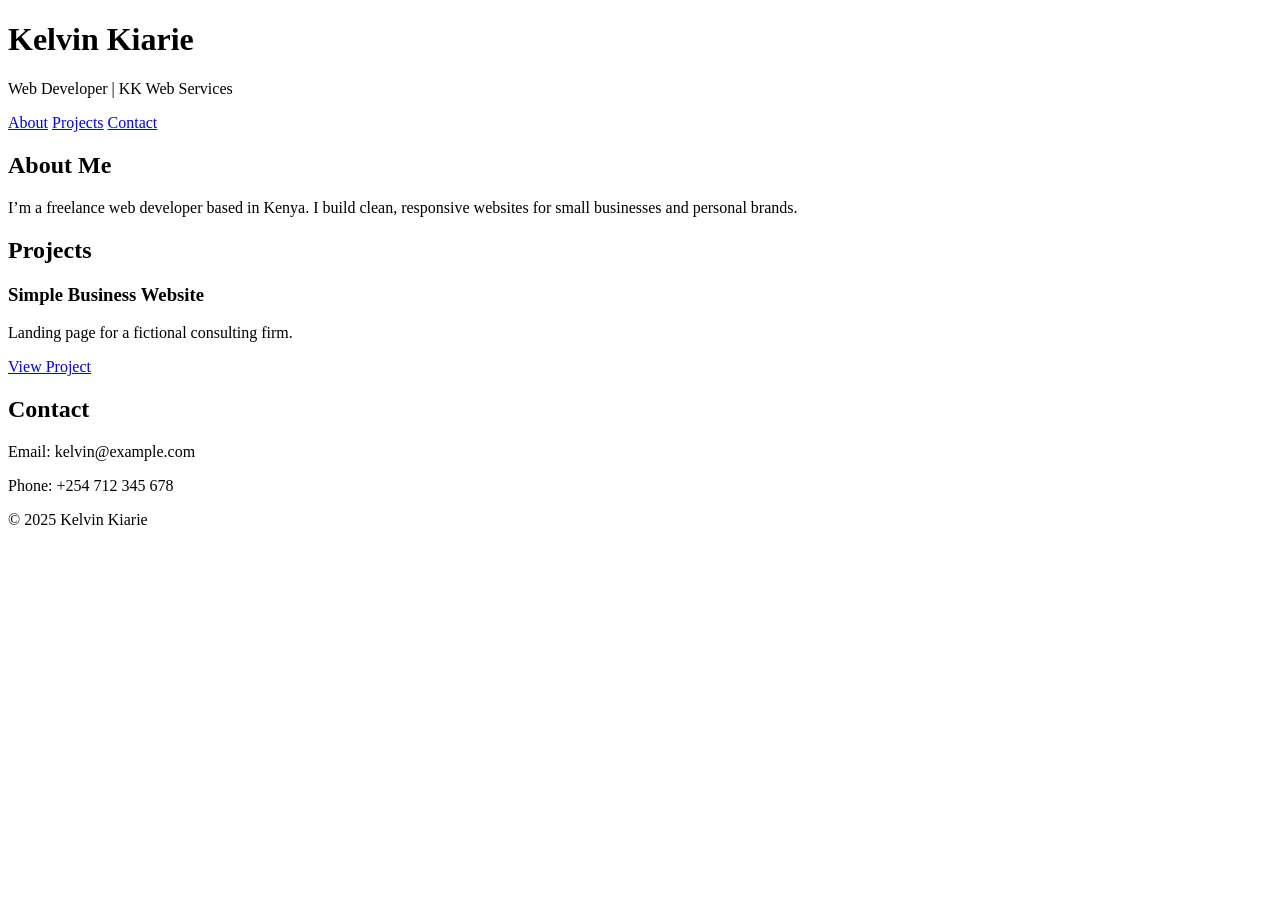
==== index.html @ 37efaf23 "index.html" ====
<!DOCTYPE html>
<html lang="en">
<head>
  <meta charset="UTF-8">
  <title>Kelvin Kiarie | Portfolio</title>
  <link rel="stylesheet" href="style.css">
</head>
<body>

  <header>
    <h1>Kelvin Kiarie</h1>
    <p>Web Developer | KK Web Services</p>
  </header>

  <nav>
    <a href="#about">About</a>
    <a href="#projects">Projects</a>
    <a href="#contact">Contact</a>
  </nav>

  <section id="about">
    <h2>About Me</h2>
    <p>I’m a freelance web developer based in Kenya. I build clean, responsive websites for small businesses and personal brands.</p>
  </section>

  <section id="projects">
    <h2>Projects</h2>
    <div class="project">
      <h3>Simple Business Website</h3>
      <p>Landing page for a fictional consulting firm.</p>
      <a href="https://kelvin238.github.io/business-landing-page/" target="_blank">View Project</a>
    </div>
  </section>

  <section id="contact">
    <h2>Contact</h2>
    <p>Email: kelvin@example.com</p>
    <p>Phone: +254 712 345 678</p>
  </section>

  <footer>
    &copy; 2025 Kelvin Kiarie
  </footer>

</body>
</html>
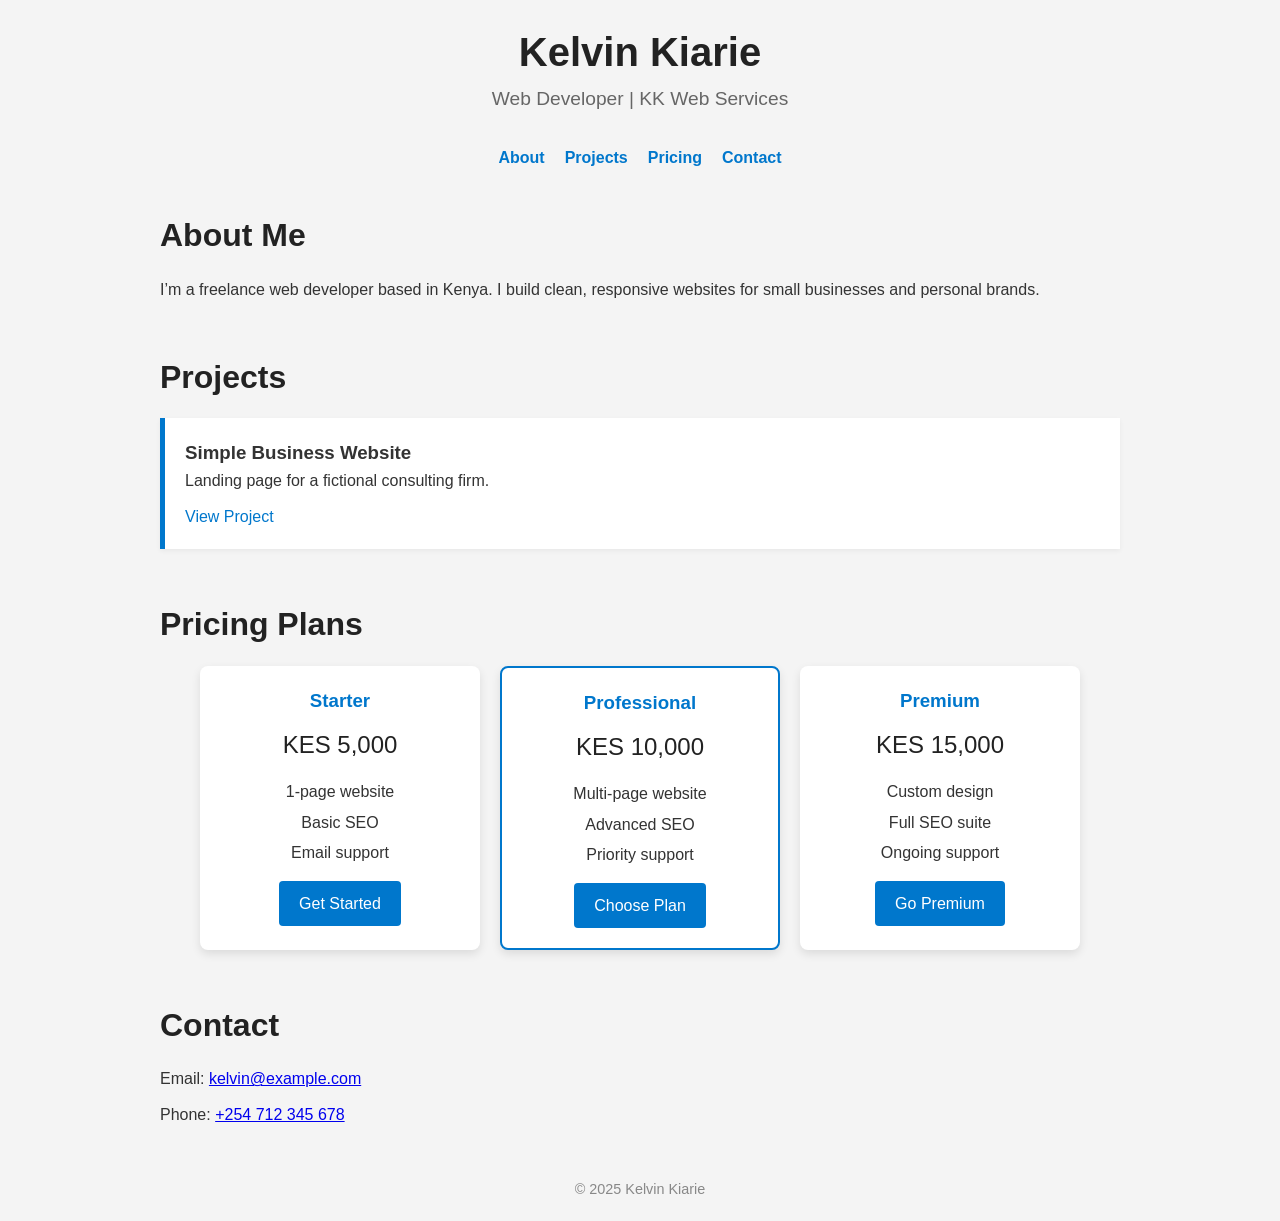
==== commit 4227a3e2: "Clean final version: mobile-friendly, centered layout, clickable contact" ====
--- a/index.html
+++ b/index.html
@@ -2,45 +2,85 @@
 <html lang="en">
 <head>
   <meta charset="UTF-8">
+  <meta name="viewport" content="width=device-width, initial-scale=1.0">
   <title>Kelvin Kiarie | Portfolio</title>
   <link rel="stylesheet" href="style.css">
 </head>
 <body>
+  <div class="container">
 
-  <header>
-    <h1>Kelvin Kiarie</h1>
-    <p>Web Developer | KK Web Services</p>
-  </header>
+    <header>
+      <h1>Kelvin Kiarie</h1>
+      <p>Web Developer | KK Web Services</p>
+    </header>
 
-  <nav>
-    <a href="#about">About</a>
-    <a href="#projects">Projects</a>
-    <a href="#contact">Contact</a>
-  </nav>
+    <nav>
+      <a href="#about">About</a>
+      <a href="#projects">Projects</a>
+      <a href="#pricing">Pricing</a>
+      <a href="#contact">Contact</a>
+    </nav>
 
-  <section id="about">
-    <h2>About Me</h2>
-    <p>I’m a freelance web developer based in Kenya. I build clean, responsive websites for small businesses and personal brands.</p>
-  </section>
+    <section id="about">
+      <h2>About Me</h2>
+      <p>I’m a freelance web developer based in Kenya. I build clean, responsive websites for small businesses and personal brands.</p>
+    </section>
 
-  <section id="projects">
-    <h2>Projects</h2>
-    <div class="project">
-      <h3>Simple Business Website</h3>
-      <p>Landing page for a fictional consulting firm.</p>
-      <a href="https://kelvin238.github.io/business-landing-page/" target="_blank">View Project</a>
-    </div>
-  </section>
+    <section id="projects">
+      <h2>Projects</h2>
+      <div class="project">
+        <h3>Simple Business Website</h3>
+        <p>Landing page for a fictional consulting firm.</p>
+        <a href="https://kelvin238.github.io/business-landing-page/" target="_blank">View Project</a>
+      </div>
+    </section>
 
-  <section id="contact">
-    <h2>Contact</h2>
-    <p>Email: kelvin@example.com</p>
-    <p>Phone: +254 712 345 678</p>
-  </section>
+    <section id="pricing">
+      <h2>Pricing Plans</h2>
+      <div class="pricing-container">
+        <div class="pricing-card">
+          <h3>Starter</h3>
+          <p class="price">KES 5,000</p>
+          <ul>
+            <li>1-page website</li>
+            <li>Basic SEO</li>
+            <li>Email support</li>
+          </ul>
+          <a href="#contact" class="btn">Get Started</a>
+        </div>
+        <div class="pricing-card featured">
+          <h3>Professional</h3>
+          <p class="price">KES 10,000</p>
+          <ul>
+            <li>Multi-page website</li>
+            <li>Advanced SEO</li>
+            <li>Priority support</li>
+          </ul>
+          <a href="#contact" class="btn">Choose Plan</a>
+        </div>
+        <div class="pricing-card">
+          <h3>Premium</h3>
+          <p class="price">KES 15,000</p>
+          <ul>
+            <li>Custom design</li>
+            <li>Full SEO suite</li>
+            <li>Ongoing support</li>
+          </ul>
+          <a href="#contact" class="btn">Go Premium</a>
+        </div>
+      </div>
+    </section>
 
-  <footer>
-    &copy; 2025 Kelvin Kiarie
-  </footer>
+    <section id="contact">
+      <h2>Contact</h2>
+      <p>Email: <a href="mailto:kelvin@example.com">kelvin@example.com</a></p>
+      <p>Phone: <a href="tel:+254712345678">+254 712 345 678</a></p>
+    </section>
 
+    <footer>
+      &copy; 2025 Kelvin Kiarie
+    </footer>
+
+  </div>
 </body>
-</html>
+</html>
--- a/style.css
+++ b/style.css
@@ -0,0 +1,150 @@
+/* Reset and Base Styles */
+* {
+  margin: 0;
+  padding: 0;
+  box-sizing: border-box;
+}
+
+body {
+  font-family: 'Segoe UI', Tahoma, Geneva, Verdana, sans-serif;
+  background-color: #f4f4f4;
+  color: #333;
+  line-height: 1.6;
+  padding: 20px;
+}
+
+/* Header */
+header {
+  text-align: center;
+  margin-bottom: 30px;
+}
+
+header h1 {
+  font-size: 2.5rem;
+  color: #222;
+}
+
+header p {
+  font-size: 1.2rem;
+  color: #666;
+}
+
+/* Navigation */
+nav {
+  display: flex;
+  justify-content: center;
+  gap: 20px;
+  margin-bottom: 40px;
+}
+
+nav a {
+  text-decoration: none;
+  color: #0077cc;
+  font-weight: bold;
+}
+
+nav a:hover {
+  color: #005fa3;
+}
+
+/* Sections */
+section {
+  margin-bottom: 50px;
+}
+
+h2 {
+  font-size: 2rem;
+  margin-bottom: 15px;
+  color: #222;
+}
+
+/* Projects */
+.project {
+  background: #fff;
+  padding: 20px;
+  border-left: 5px solid #0077cc;
+  box-shadow: 0 2px 5px rgba(0,0,0,0.05);
+  margin-bottom: 20px;
+}
+
+.project a {
+  display: inline-block;
+  margin-top: 10px;
+  color: #0077cc;
+  text-decoration: none;
+}
+
+.project a:hover {
+  text-decoration: underline;
+}
+
+/* Pricing */
+.pricing-container {
+  display: flex;
+  flex-wrap: wrap;
+  gap: 20px;
+  justify-content: center;
+}
+
+.pricing-card {
+  background: #fff;
+  padding: 20px;
+  width: 280px;
+  border-radius: 8px;
+  box-shadow: 0 4px 10px rgba(0,0,0,0.1);
+  text-align: center;
+}
+
+.pricing-card.featured {
+  border: 2px solid #0077cc;
+}
+
+.pricing-card h3 {
+  margin-bottom: 10px;
+  color: #0077cc;
+}
+
+.price {
+  font-size: 1.5rem;
+  margin-bottom: 15px;
+  color: #222;
+}
+
+.pricing-card ul {
+  list-style: none;
+  margin-bottom: 15px;
+}
+
+.pricing-card li {
+  margin: 5px 0;
+}
+
+.btn {
+  display: inline-block;
+  padding: 10px 20px;
+  background: #0077cc;
+  color: #fff;
+  text-decoration: none;
+  border-radius: 4px;
+}
+
+.btn:hover {
+  background: #005fa3;
+}
+
+/* Contact */
+#contact p {
+  margin-bottom: 10px;
+}
+
+/* Footer */
+footer {
+  text-align: center;
+  margin-top: 40px;
+  font-size: 0.9rem;
+  color: #888;
+}.container {
+  max-width: 1000px;
+  margin: 0 auto;
+  padding: 0 20px;
+}
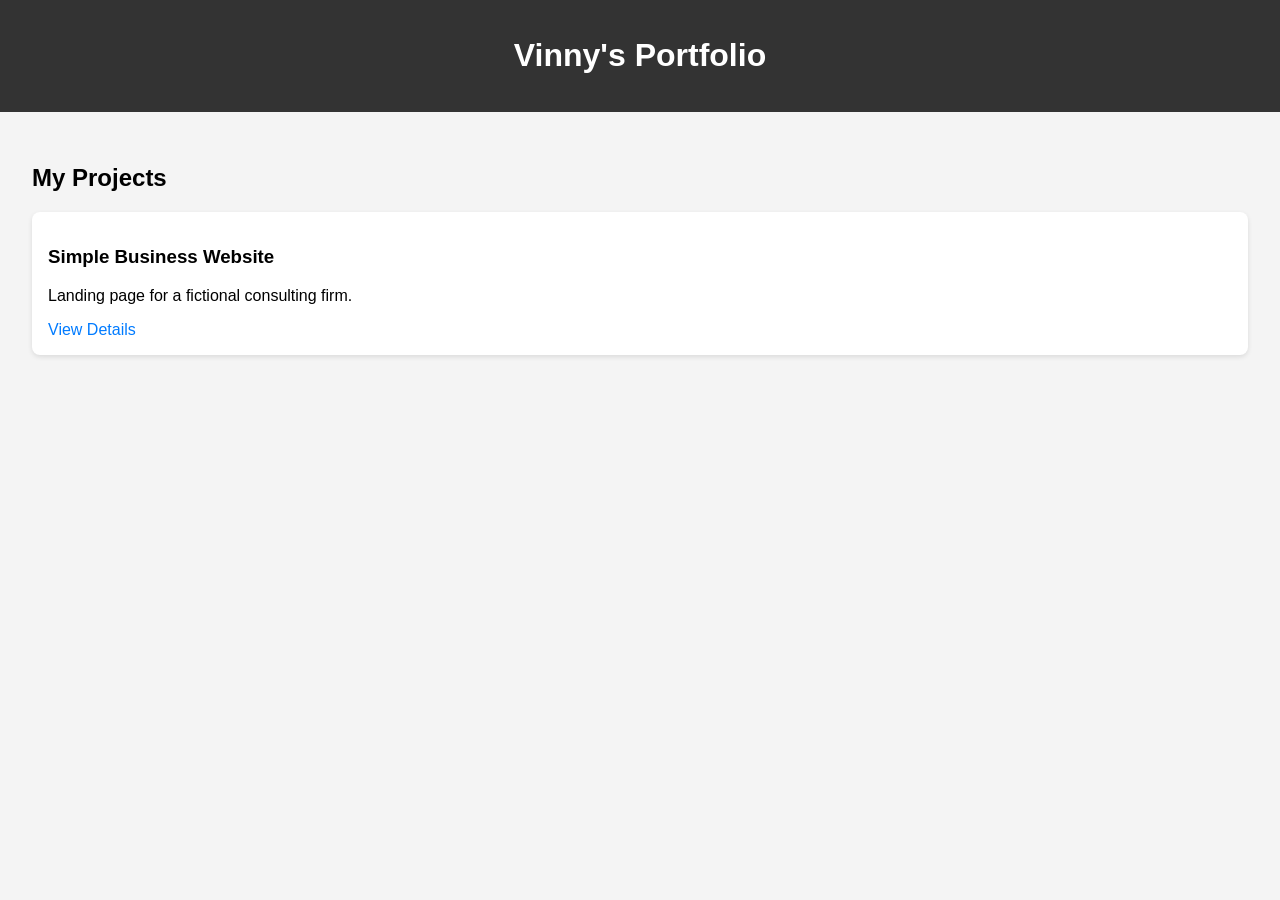
==== commit d94b75e2: "Initial commit with modal project" ====
--- a/index.html
+++ b/index.html
@@ -1,86 +1,124 @@
 <!DOCTYPE html>
 <html lang="en">
 <head>
-  <meta charset="UTF-8">
-  <meta name="viewport" content="width=device-width, initial-scale=1.0">
-  <title>Kelvin Kiarie | Portfolio</title>
-  <link rel="stylesheet" href="style.css">
+  <meta charset="UTF-8" />
+  <meta name="viewport" content="width=device-width, initial-scale=1.0" />
+  <title>Vinny's Portfolio</title>
+  <style>
+    body {
+      font-family: Arial, sans-serif;
+      margin: 0;
+      padding: 0;
+      background-color: #f4f4f4;
+    }
+
+    header {
+      background-color: #333;
+      color: white;
+      padding: 1rem;
+      text-align: center;
+    }
+
+    section {
+      padding: 2rem;
+    }
+
+    .project {
+      background-color: white;
+      padding: 1rem;
+      margin-bottom: 1rem;
+      border-radius: 8px;
+      box-shadow: 0 2px 5px rgba(0,0,0,0.1);
+      cursor: pointer;
+      transition: transform 0.2s;
+    }
+
+    .project:hover {
+      transform: scale(1.02);
+    }
+
+    .project a {
+      color: #007BFF;
+      text-decoration: none;
+    }
+
+    /* Modal Styles */
+    .modal {
+      display: none;
+      position: fixed;
+      z-index: 1000;
+      left: 0;
+      top: 0;
+      width: 100%;
+      height: 100%;
+      overflow: auto;
+      background-color: rgba(0,0,0,0.7);
+    }
+
+    .modal-content {
+      background-color: #fff;
+      margin: 10% auto;
+      padding: 20px;
+      width: 80%;
+      max-width: 500px;
+      border-radius: 8px;
+      position: relative;
+    }
+
+    .close {
+      position: absolute;
+      top: 10px;
+      right: 15px;
+      font-size: 24px;
+      cursor: pointer;
+    }
+  </style>
 </head>
 <body>
-  <div class="container">
 
-    <header>
-      <h1>Kelvin Kiarie</h1>
-      <p>Web Developer | KK Web Services</p>
-    </header>
+  <header>
+    <h1>Vinny's Portfolio</h1>
+  </header>
 
-    <nav>
-      <a href="#about">About</a>
-      <a href="#projects">Projects</a>
-      <a href="#pricing">Pricing</a>
-      <a href="#contact">Contact</a>
-    </nav>
+  <section id="projects">
+    <h2>My Projects</h2>
 
-    <section id="about">
-      <h2>About Me</h2>
-      <p>I’m a freelance web developer based in Kenya. I build clean, responsive websites for small businesses and personal brands.</p>
-    </section>
+    <!-- Project Card -->
+    <div class="project" onclick="openModal('project1')">
+      <h3>Simple Business Website</h3>
+      <p>Landing page for a fictional consulting firm.</p>
+      <a href="#">View Details</a>
+    </div>
 
-    <section id="projects">
-      <h2>Projects</h2>
-      <div class="project">
-        <h3>Simple Business Website</h3>
-        <p>Landing page for a fictional consulting firm.</p>
-        <a href="https://kelvin238.github.io/business-landing-page/" target="_blank">View Project</a>
+    <!-- Modal Popup -->
+    <div id="project1" class="modal">
+      <div class="modal-content">
+        <span class="close" onclick="closeModal('project1')">&times;</span>
+        <h2>Simple Business Website</h2>
+        <p>This project was built using HTML, CSS, and JavaScript. It features a responsive layout and a clean design tailored for small businesses.</p>
+        <a href="https://kelvin238.github.io/business-landing-page/" target="_blank">Visit Site</a>
       </div>
-    </section>
+    </div>
+  </section>
 
-    <section id="pricing">
-      <h2>Pricing Plans</h2>
-      <div class="pricing-container">
-        <div class="pricing-card">
-          <h3>Starter</h3>
-          <p class="price">KES 5,000</p>
-          <ul>
-            <li>1-page website</li>
-            <li>Basic SEO</li>
-            <li>Email support</li>
-          </ul>
-          <a href="#contact" class="btn">Get Started</a>
-        </div>
-        <div class="pricing-card featured">
-          <h3>Professional</h3>
-          <p class="price">KES 10,000</p>
-          <ul>
-            <li>Multi-page website</li>
-            <li>Advanced SEO</li>
-            <li>Priority support</li>
-          </ul>
-          <a href="#contact" class="btn">Choose Plan</a>
-        </div>
-        <div class="pricing-card">
-          <h3>Premium</h3>
-          <p class="price">KES 15,000</p>
-          <ul>
-            <li>Custom design</li>
-            <li>Full SEO suite</li>
-            <li>Ongoing support</li>
-          </ul>
-          <a href="#contact" class="btn">Go Premium</a>
-        </div>
-      </div>
-    </section>
+  <script>
+    function openModal(id) {
+      document.getElementById(id).style.display = 'block';
+    }
 
-    <section id="contact">
-      <h2>Contact</h2>
-      <p>Email: <a href="mailto:kelvin@example.com">kelvin@example.com</a></p>
-      <p>Phone: <a href="tel:+254712345678">+254 712 345 678</a></p>
-    </section>
+    function closeModal(id) {
+      document.getElementById(id).style.display = 'none';
+    }
 
-    <footer>
-      &copy; 2025 Kelvin Kiarie
-    </footer>
+    window.onclick = function(event) {
+      const modals = document.querySelectorAll('.modal');
+      modals.forEach(modal => {
+        if (event.target === modal) {
+          modal.style.display = 'none';
+        }
+      });
+    }
+  </script>
 
-  </div>
 </body>
 </html>
